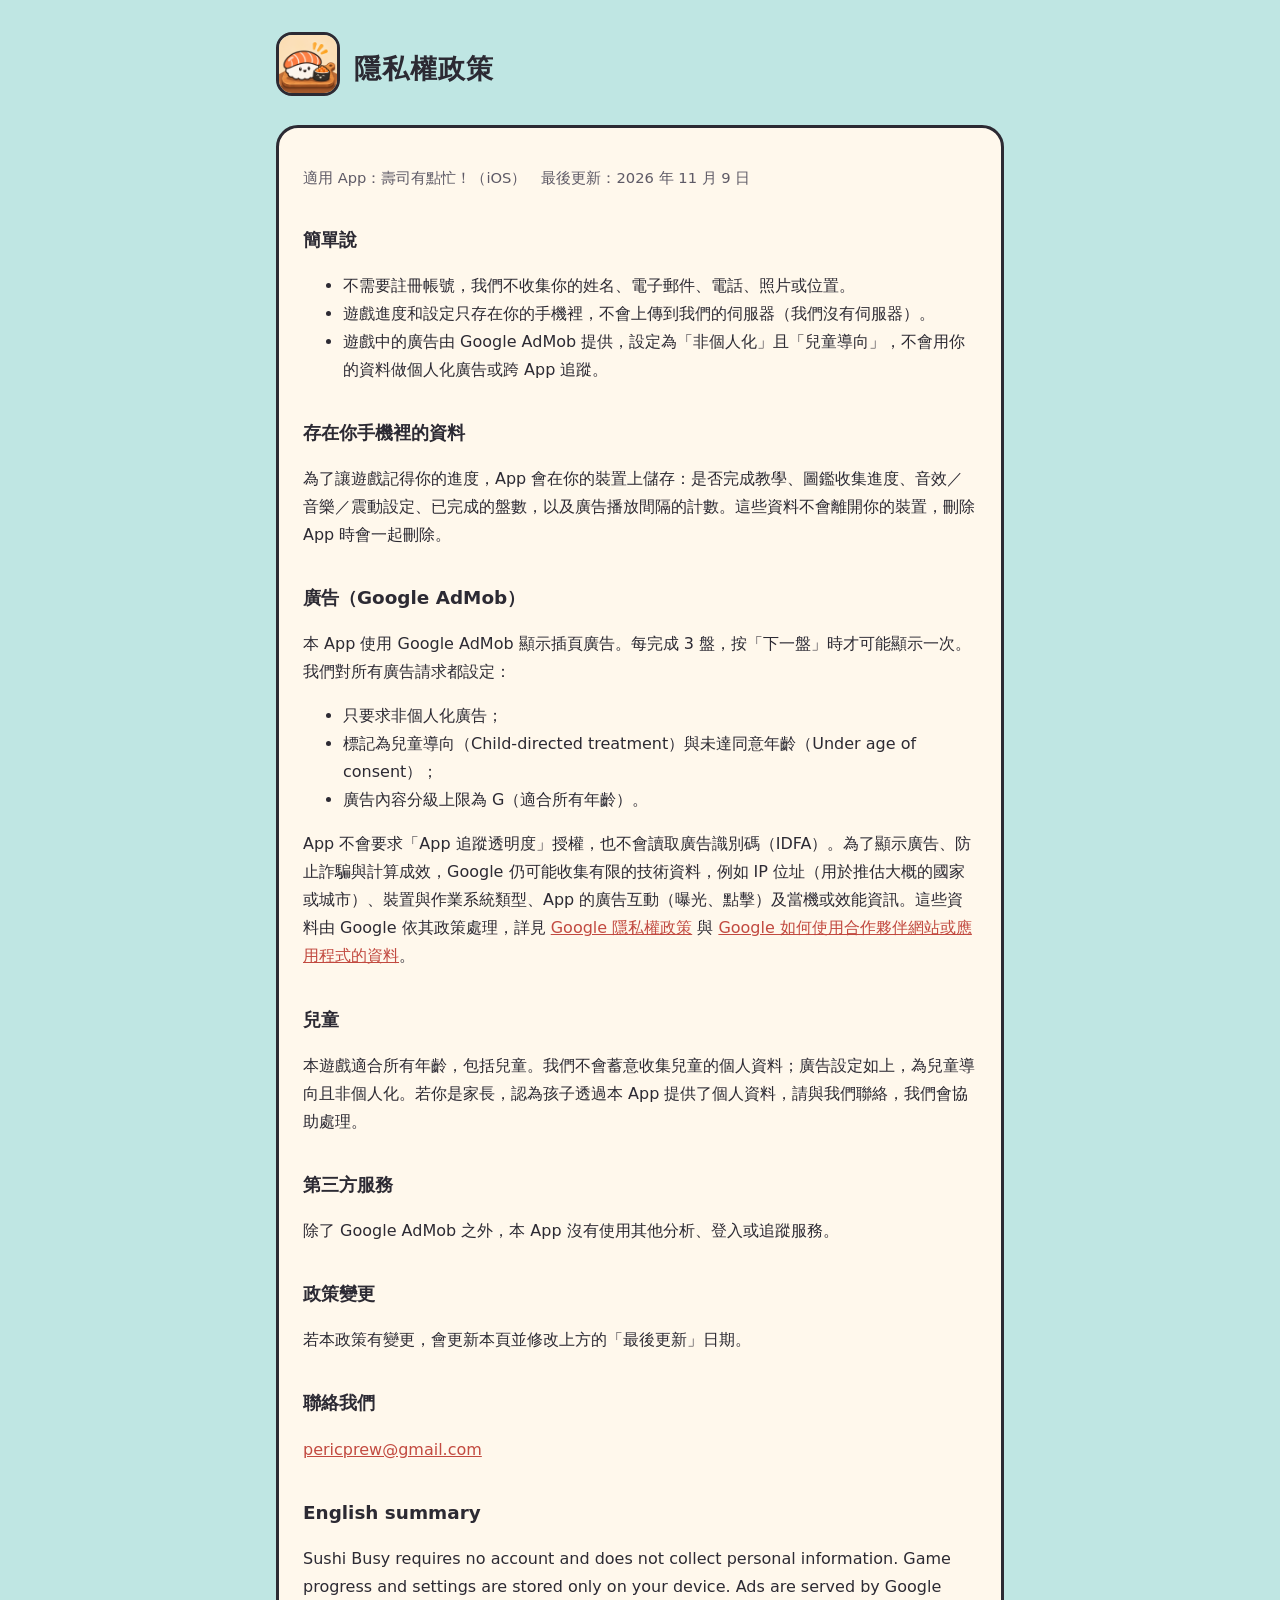
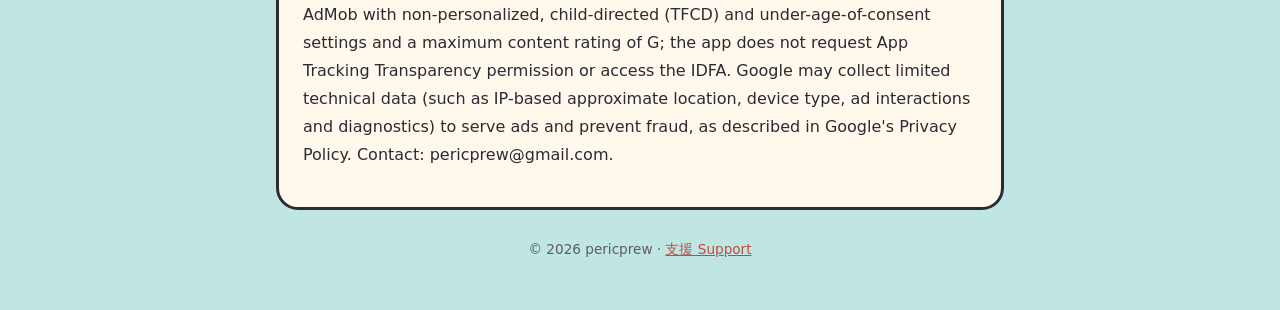
==== privacy/index.html @ 45a48731 "Sushi Busy privacy policy and support pages Co-Authored-By: Claude Opus 5.5 <noreply@anthropic.com> " ====
<!doctype html>
<html lang="zh-Hant">
<head>
<meta charset="utf-8"><meta name="viewport" content="width=device-width,initial-scale=1">
<title>隱私權政策 — 壽司有點忙！</title>
<link rel="stylesheet" href="/style.css">
</head>
<body><div class="wrap">
<header><a href="/"><img src="/icon.png" alt=""></a><h1>隱私權政策</h1></header>
<div class="card">
<p class="muted">適用 App：壽司有點忙！（iOS）　最後更新：2026 年 11 月 9 日</p>

<h2>簡單說</h2>
<ul>
<li>不需要註冊帳號，我們不收集你的姓名、電子郵件、電話、照片或位置。</li>
<li>遊戲進度和設定只存在你的手機裡，不會上傳到我們的伺服器（我們沒有伺服器）。</li>
<li>遊戲中的廣告由 Google AdMob 提供，設定為「非個人化」且「兒童導向」，不會用你的資料做個人化廣告或跨 App 追蹤。</li>
</ul>

<h2>存在你手機裡的資料</h2>
<p>為了讓遊戲記得你的進度，App 會在你的裝置上儲存：是否完成教學、圖鑑收集進度、音效／音樂／震動設定、已完成的盤數，以及廣告播放間隔的計數。這些資料不會離開你的裝置，刪除 App 時會一起刪除。</p>

<h2>廣告（Google AdMob）</h2>
<p>本 App 使用 Google AdMob 顯示插頁廣告。每完成 3 盤，按「下一盤」時才可能顯示一次。我們對所有廣告請求都設定：</p>
<ul>
<li>只要求非個人化廣告；</li>
<li>標記為兒童導向（Child-directed treatment）與未達同意年齡（Under age of consent）；</li>
<li>廣告內容分級上限為 G（適合所有年齡）。</li>
</ul>
<p>App 不會要求「App 追蹤透明度」授權，也不會讀取廣告識別碼（IDFA）。為了顯示廣告、防止詐騙與計算成效，Google 仍可能收集有限的技術資料，例如 IP 位址（用於推估大概的國家或城市）、裝置與作業系統類型、App 的廣告互動（曝光、點擊）及當機或效能資訊。這些資料由 Google 依其政策處理，詳見 <a href="https://policies.google.com/privacy">Google 隱私權政策</a> 與 <a href="https://policies.google.com/technologies/partner-sites">Google 如何使用合作夥伴網站或應用程式的資料</a>。</p>

<h2>兒童</h2>
<p>本遊戲適合所有年齡，包括兒童。我們不會蓄意收集兒童的個人資料；廣告設定如上，為兒童導向且非個人化。若你是家長，認為孩子透過本 App 提供了個人資料，請與我們聯絡，我們會協助處理。</p>

<h2>第三方服務</h2>
<p>除了 Google AdMob 之外，本 App 沒有使用其他分析、登入或追蹤服務。</p>

<h2>政策變更</h2>
<p>若本政策有變更，會更新本頁並修改上方的「最後更新」日期。</p>

<h2>聯絡我們</h2>
<p><a href="mailto:pericprew@gmail.com">pericprew@gmail.com</a></p>

<h2>English summary</h2>
<p>Sushi Busy requires no account and does not collect personal information. Game progress and settings are stored only on your device. Ads are served by Google AdMob with non-personalized, child-directed (TFCD) and under-age-of-consent settings and a maximum content rating of G; the app does not request App Tracking Transparency permission or access the IDFA. Google may collect limited technical data (such as IP-based approximate location, device type, ad interactions and diagnostics) to serve ads and prevent fraud, as described in Google's Privacy Policy. Contact: pericprew@gmail.com.</p>
</div>
<footer>© 2026 pericprew · <a href="/support/">支援 Support</a></footer>
</div></body></html>
---- style.css ----
:root{--bg:#BFE6E3;--card:#FFF8EC;--ink:#2C2A33;--soft:#5E5A66;--coral:#F2766B;--line:#2C2A33}
*{box-sizing:border-box}
body{margin:0;background:var(--bg);color:var(--ink);font-family:"Noto Sans TC","PingFang TC","Microsoft JhengHei",system-ui,sans-serif;line-height:1.75}
.wrap{max-width:760px;margin:0 auto;padding:32px max(16px,env(safe-area-inset-left)) 48px}
header{display:flex;align-items:center;gap:14px;margin-bottom:20px}
header img{width:64px;height:64px;border-radius:16px;border:3px solid var(--line)}
header a{color:inherit;text-decoration:none}
h1{font-size:1.7rem;margin:0;letter-spacing:.04em}
h2{font-size:1.15rem;margin:1.8em 0 .4em}
.card{background:var(--card);border:3px solid var(--line);border-radius:22px;padding:22px 24px}
p,li{color:var(--ink)} .muted{color:var(--soft);font-size:.92rem}
a{color:#C24A40}
nav{display:flex;gap:10px;flex-wrap:wrap;margin:18px 0}
nav a{background:var(--coral);color:#fff;font-weight:800;text-decoration:none;padding:8px 16px;border-radius:999px;border:2px solid var(--line)}
footer{margin-top:28px;color:var(--soft);font-size:.85rem;text-align:center}
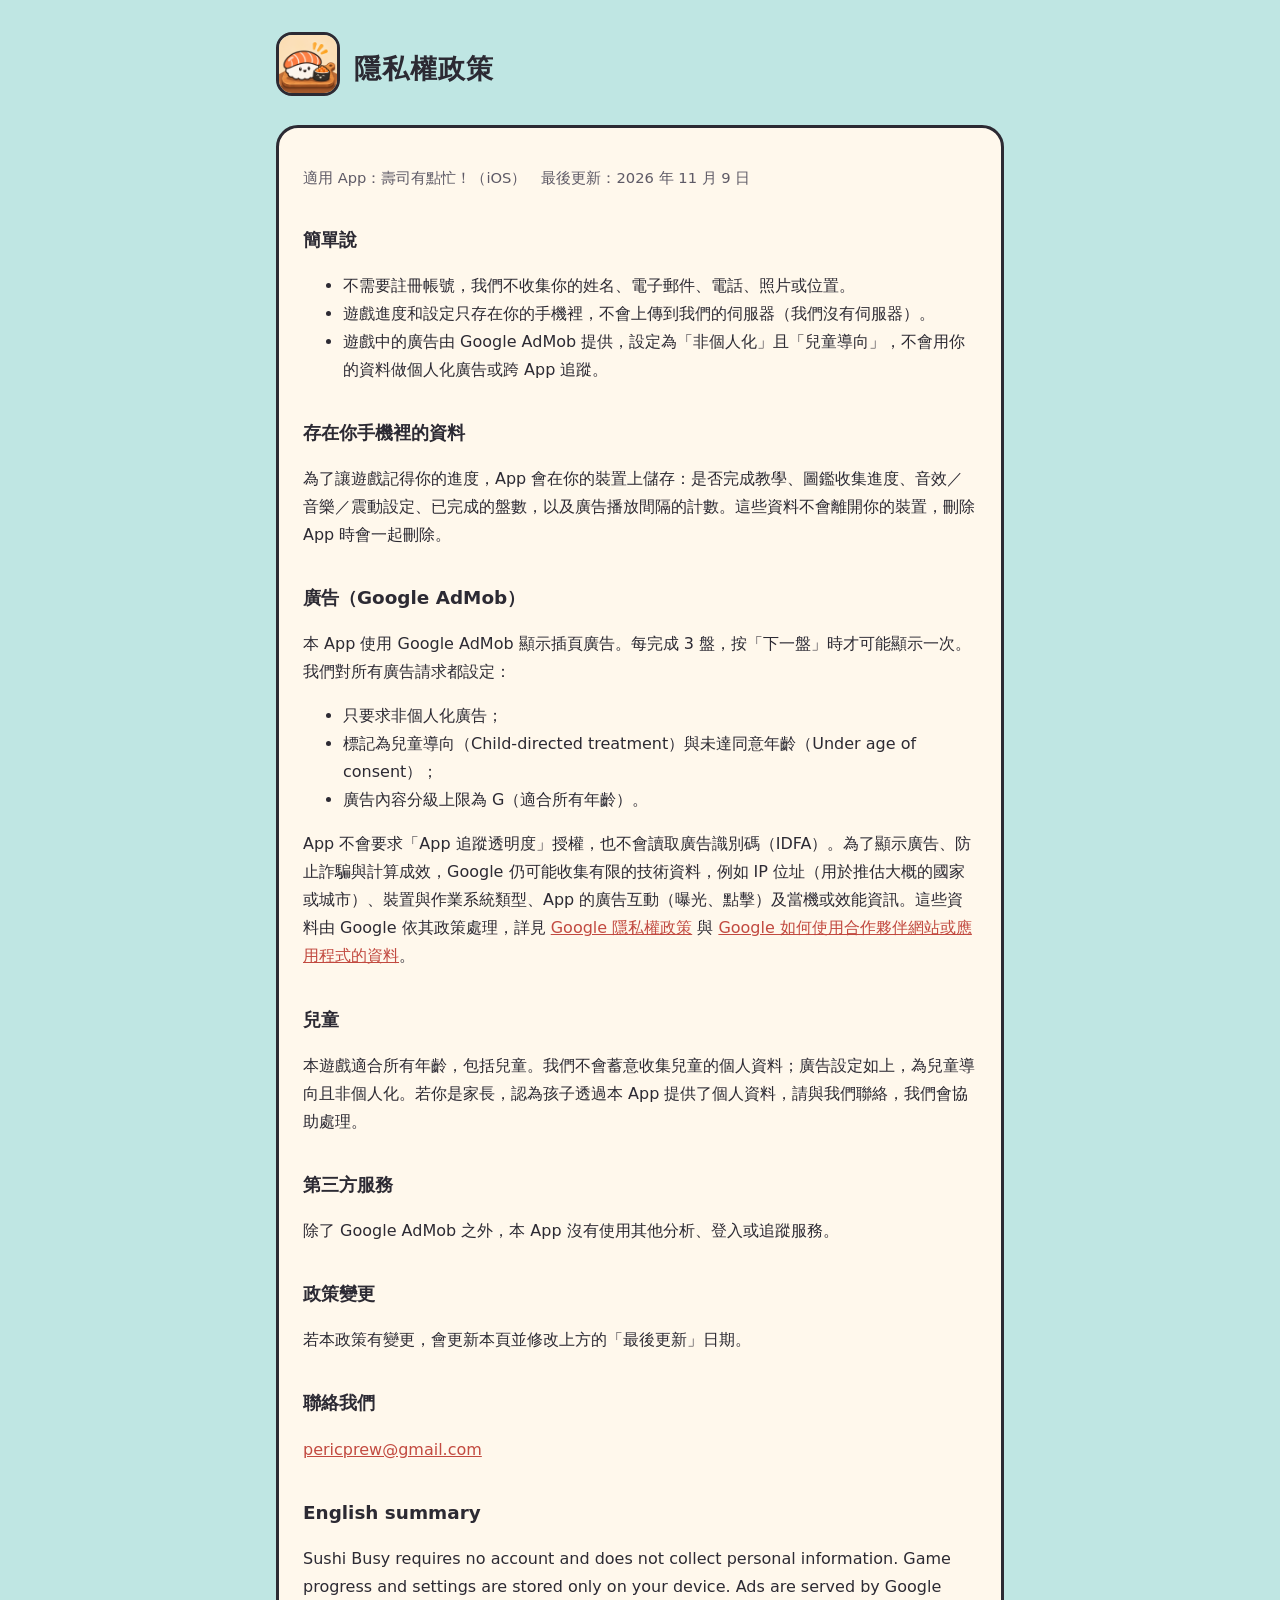
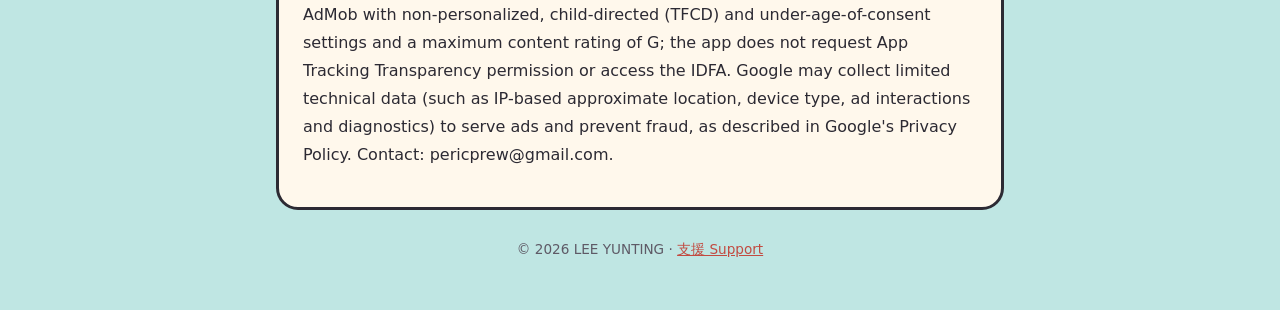
==== commit fa353946: "Change copyright holder to LEE YUNTING Co-Authored-By: Claude Opus 5.5 <noreply@anthropic.com> Claud" ====
--- a/privacy/index.html
+++ b/privacy/index.html
@@ -44,5 +44,5 @@
 <h2>English summary</h2>
 <p>Sushi Busy requires no account and does not collect personal information. Game progress and settings are stored only on your device. Ads are served by Google AdMob with non-personalized, child-directed (TFCD) and under-age-of-consent settings and a maximum content rating of G; the app does not request App Tracking Transparency permission or access the IDFA. Google may collect limited technical data (such as IP-based approximate location, device type, ad interactions and diagnostics) to serve ads and prevent fraud, as described in Google's Privacy Policy. Contact: pericprew@gmail.com.</p>
 </div>
-<footer>© 2026 pericprew · <a href="/support/">支援 Support</a></footer>
+<footer>© 2026 LEE YUNTING · <a href="/support/">支援 Support</a></footer>
 </div></body></html>
